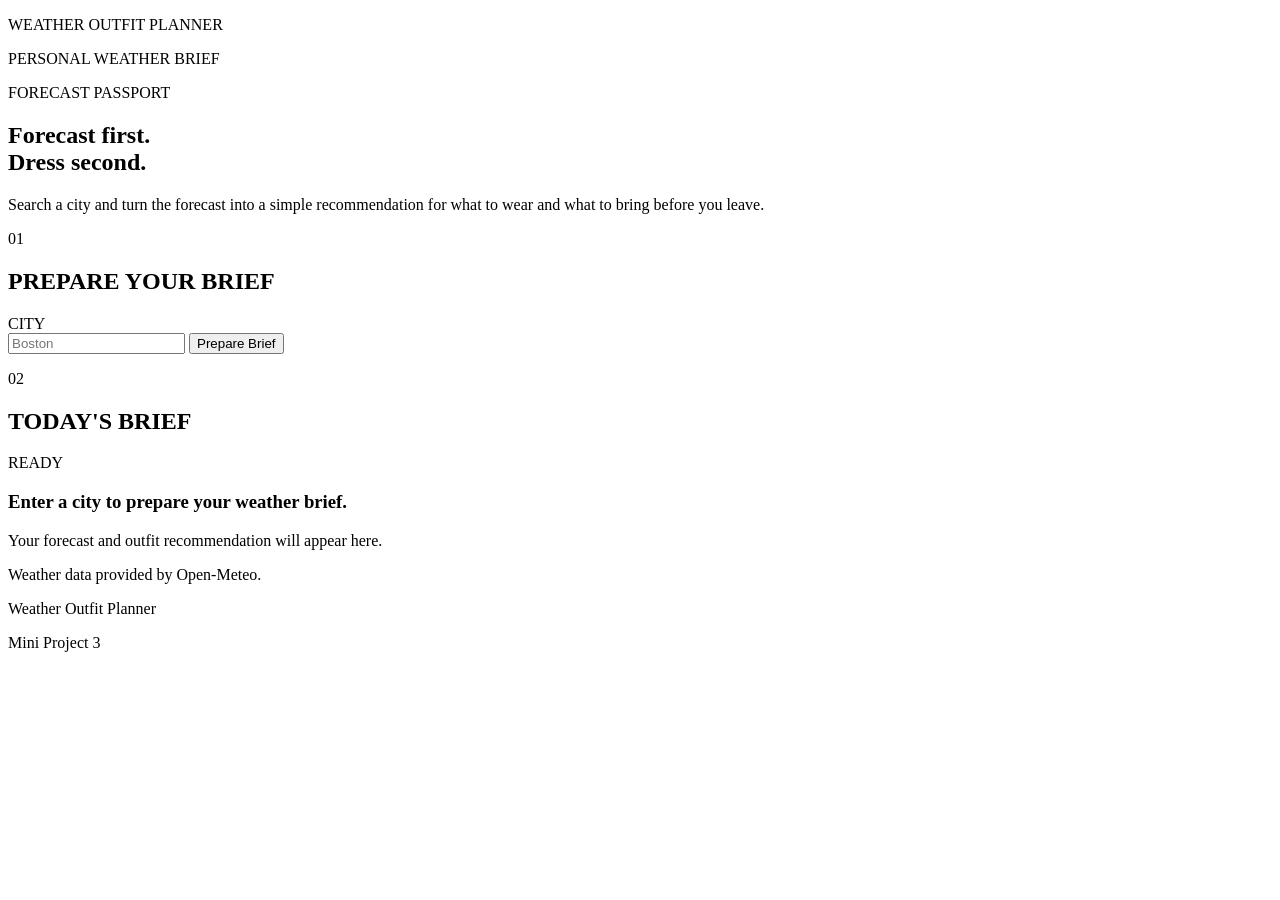
==== index.html @ 5b1f369d "Add index.html for weather outfit planner This HTML file serves as the structure for a weather outfi" ====
<!DOCTYPE html>
<html lang="en">

<head>
    <meta charset="UTF-8">
    <meta name="viewport" content="width=device-width, initial-scale=1.0">

    <meta
        name="description"
        content="A weather outfit planner that turns forecast data into practical clothing and preparation recommendations."
    >

    <title>Weather Outfit Planner</title>

    <link rel="stylesheet" href="style.css">
</head>

<body>

    <header class="site-header">

        <div class="header-inner">

            <p class="brand">
                WEATHER OUTFIT PLANNER
            </p>

            <p class="header-meta">
                PERSONAL WEATHER BRIEF
            </p>

        </div>

    </header>


    <main>

        <section class="hero">

            <div>

                <p class="hero-kicker">
                    FORECAST PASSPORT
                </p>

                <h1>
                    Forecast first.<br>
                    Dress second.
                </h1>

            </div>

            <p class="hero-copy">
                Search a city and turn the forecast into a simple recommendation
                for what to wear and what to bring before you leave.
            </p>

        </section>


        <section class="search-section"
                 aria-labelledby="search-heading">

            <div class="section-top">

                <span class="section-number">
                    01
                </span>

                <h2 id="search-heading">
                    PREPARE YOUR BRIEF
                </h2>

            </div>


            <form id="weather-form" novalidate>

                <label for="city">
                    CITY
                </label>

                <div class="search-row">

                    <input
                        id="city"
                        name="city"
                        type="text"
                        placeholder="Boston"
                        autocomplete="off"
                        required
                    >

                    <button type="submit">
                        Prepare Brief
                    </button>

                </div>

                <p id="form-message"
                   class="form-message"
                   aria-live="polite">
                </p>

            </form>

        </section>


        <section class="result-section"
                 aria-labelledby="result-heading">

            <div class="section-top">

                <span class="section-number">
                    02
                </span>

                <h2 id="result-heading">
                    TODAY'S BRIEF
                </h2>

            </div>


            <div id="result-area"
                 class="result-area">

                <div class="empty-state">

                    <p class="empty-label">
                        READY
                    </p>

                    <h3>
                        Enter a city to prepare your weather brief.
                    </h3>

                    <p>
                        Your forecast and outfit recommendation will appear here.
                    </p>

                </div>

            </div>

        </section>


        <section class="source-section">

            <p>
                Weather data provided by Open-Meteo.
            </p>

        </section>

    </main>


    <footer>

        <p>
            Weather Outfit Planner
        </p>

        <p>
            Mini Project 3
        </p>

    </footer>


    <script src="script.js"></script>

</body>

</html>
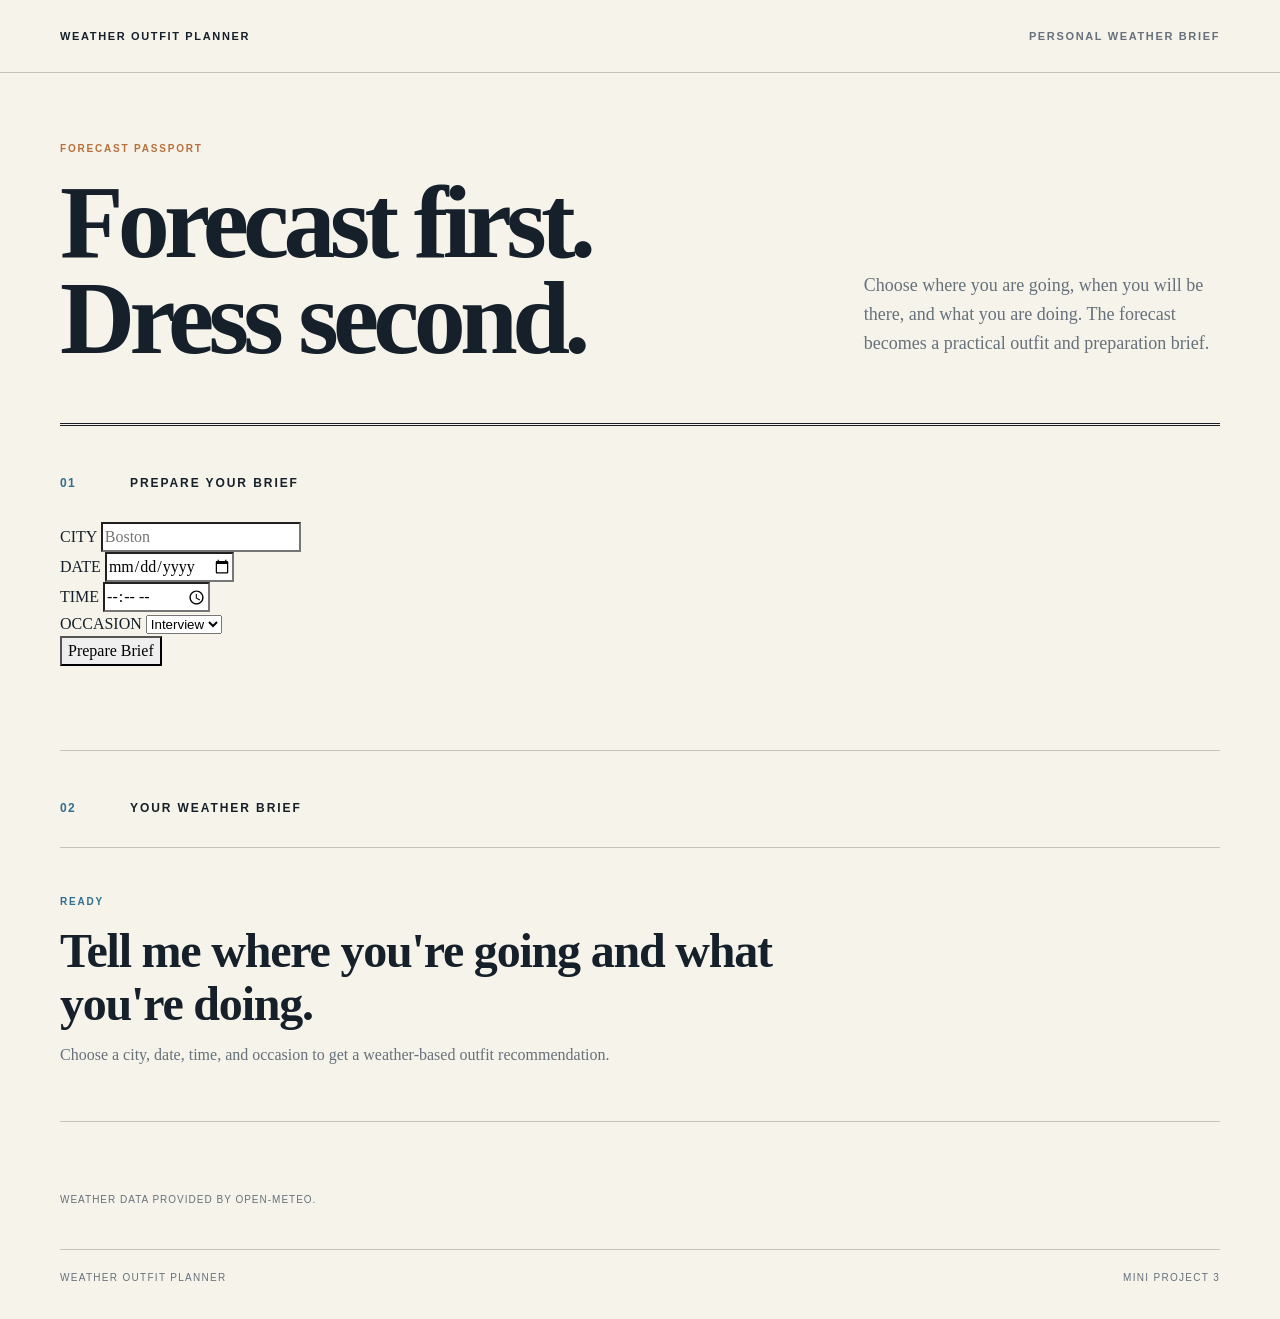
==== commit feb2dd82: "Update index.html" ====
--- a/index.html
+++ b/index.html
@@ -7,7 +7,7 @@
 
     <meta
         name="description"
-        content="A weather outfit planner that turns forecast data into practical clothing and preparation recommendations."
+        content="A weather outfit planner that turns location, time, occasion, and forecast data into practical clothing and preparation recommendations."
     >
 
     <title>Weather Outfit Planner</title>
@@ -35,6 +35,8 @@
 
 
     <main>
+
+        <!-- HERO -->
 
         <section class="hero">
 
@@ -52,12 +54,15 @@
             </div>
 
             <p class="hero-copy">
-                Search a city and turn the forecast into a simple recommendation
-                for what to wear and what to bring before you leave.
-            </p>
-
-        </section>
-
+                Choose where you are going, when you will be there,
+                and what you are doing. The forecast becomes a
+                practical outfit and preparation brief.
+            </p>
+
+        </section>
+
+
+        <!-- SEARCH -->
 
         <section class="search-section"
                  aria-labelledby="search-heading">
@@ -77,11 +82,13 @@
 
             <form id="weather-form" novalidate>
 
-                <label for="city">
-                    CITY
-                </label>
-
-                <div class="search-row">
+                <!-- CITY -->
+
+                <div class="field city-field">
+
+                    <label for="city">
+                        CITY
+                    </label>
 
                     <input
                         id="city"
@@ -92,11 +99,87 @@
                         required
                     >
 
-                    <button type="submit">
-                        Prepare Brief
-                    </button>
-
                 </div>
+
+
+                <!-- EVENT DETAILS -->
+
+                <div class="event-grid">
+
+                    <div class="field">
+
+                        <label for="event-date">
+                            DATE
+                        </label>
+
+                        <input
+                            id="event-date"
+                            name="eventDate"
+                            type="date"
+                            required
+                        >
+
+                    </div>
+
+
+                    <div class="field">
+
+                        <label for="event-time">
+                            TIME
+                        </label>
+
+                        <input
+                            id="event-time"
+                            name="eventTime"
+                            type="time"
+                            required
+                        >
+
+                    </div>
+
+
+                    <div class="field">
+
+                        <label for="occasion">
+                            OCCASION
+                        </label>
+
+                        <select
+                            id="occasion"
+                            name="occasion"
+                            required
+                        >
+                            <option value="Interview">
+                                Interview
+                            </option>
+
+                            <option value="Class">
+                                Class
+                            </option>
+
+                            <option value="Casual">
+                                Casual
+                            </option>
+
+                            <option value="Outdoor">
+                                Outdoor
+                            </option>
+                        </select>
+
+                    </div>
+
+                </div>
+
+
+                <!-- ACTION -->
+
+                <button
+                    class="prepare-button"
+                    type="submit"
+                >
+                    Prepare Brief
+                </button>
+
 
                 <p id="form-message"
                    class="form-message"
@@ -108,6 +191,8 @@
         </section>
 
 
+        <!-- RESULT -->
+
         <section class="result-section"
                  aria-labelledby="result-heading">
 
@@ -118,7 +203,7 @@
                 </span>
 
                 <h2 id="result-heading">
-                    TODAY'S BRIEF
+                    YOUR WEATHER BRIEF
                 </h2>
 
             </div>
@@ -134,11 +219,12 @@
                     </p>
 
                     <h3>
-                        Enter a city to prepare your weather brief.
+                        Tell me where you're going and what you're doing.
                     </h3>
 
                     <p>
-                        Your forecast and outfit recommendation will appear here.
+                        Choose a city, date, time, and occasion to get
+                        a weather-based outfit recommendation.
                     </p>
 
                 </div>
@@ -147,6 +233,8 @@
 
         </section>
 
+
+        <!-- SOURCE -->
 
         <section class="source-section">
 
--- a/style.css
+++ b/style.css
@@ -0,0 +1,761 @@
+:root {
+    --paper: #F6F3EA;
+    --surface: #FCFAF5;
+    --ink: #16202A;
+    --muted: #66717C;
+    --line: #C8C1B5;
+
+    --navy: #18324A;
+    --navy-light: #244967;
+
+    --blue: #2F6F8F;
+    --blue-soft: #DBE9EF;
+
+    --warm: #B86F3C;
+    --warm-soft: #F1E3D8;
+
+    --danger: #A83A32;
+    --danger-soft: #F6E4E1;
+
+    --success: #35684C;
+    --success-soft: #E4EEE7;
+
+    --white: #FFFFFF;
+
+    --page-width: 1160px;
+}
+
+
+/* ------------------------------
+   RESET
+------------------------------ */
+
+* {
+    box-sizing: border-box;
+}
+
+html {
+    scroll-behavior: smooth;
+}
+
+body {
+    margin: 0;
+    background-color: var(--paper);
+    color: var(--ink);
+    font-family: Georgia, "Times New Roman", serif;
+    line-height: 1.5;
+}
+
+button,
+input {
+    font: inherit;
+}
+
+button {
+    cursor: pointer;
+}
+
+button,
+input {
+    border-radius: 0;
+}
+
+button:focus-visible,
+input:focus-visible {
+    outline: 3px solid var(--blue);
+    outline-offset: 3px;
+}
+
+
+/* ------------------------------
+   HEADER
+------------------------------ */
+
+.site-header {
+    border-bottom: 1px solid var(--line);
+}
+
+.header-inner {
+    width: min(var(--page-width), calc(100% - 48px));
+    margin: 0 auto;
+
+    min-height: 72px;
+
+    display: flex;
+    justify-content: space-between;
+    align-items: center;
+    gap: 24px;
+}
+
+.brand,
+.header-meta {
+    margin: 0;
+
+    font-family: Arial, Helvetica, sans-serif;
+    font-size: 11px;
+    font-weight: 700;
+    letter-spacing: 0.15em;
+    text-transform: uppercase;
+}
+
+.header-meta {
+    color: var(--muted);
+}
+
+
+/* ------------------------------
+   MAIN CONTAINER
+------------------------------ */
+
+main {
+    width: min(var(--page-width), calc(100% - 48px));
+    margin: 0 auto;
+}
+
+
+/* ------------------------------
+   HERO
+------------------------------ */
+
+.hero {
+    display: grid;
+    grid-template-columns: 1.35fr 0.65fr;
+    gap: 64px;
+    align-items: end;
+
+    padding: 68px 0 58px;
+
+    border-bottom: 3px double var(--ink);
+}
+
+.hero-kicker {
+    margin: 0 0 18px;
+
+    color: var(--warm);
+
+    font-family: Arial, Helvetica, sans-serif;
+    font-size: 10px;
+    font-weight: 700;
+    letter-spacing: 0.18em;
+    text-transform: uppercase;
+}
+
+.hero h1 {
+    margin: 0;
+
+    max-width: 820px;
+
+    font-size: clamp(58px, 8.5vw, 104px);
+    line-height: 0.92;
+    letter-spacing: -0.055em;
+    font-weight: 700;
+}
+
+.hero-copy {
+    margin: 0 0 8px;
+
+    max-width: 390px;
+
+    color: var(--muted);
+
+    font-size: 18px;
+    line-height: 1.6;
+}
+
+
+/* ------------------------------
+   GENERAL SECTION STRUCTURE
+------------------------------ */
+
+.search-section,
+.result-section {
+    padding: 48px 0;
+}
+
+.search-section {
+    border-bottom: 1px solid var(--line);
+}
+
+.section-top {
+    display: grid;
+    grid-template-columns: 52px 1fr;
+    gap: 18px;
+    align-items: center;
+
+    margin-bottom: 30px;
+}
+
+.section-number {
+    color: var(--blue);
+
+    font-family: Arial, Helvetica, sans-serif;
+    font-size: 12px;
+    font-weight: 700;
+    letter-spacing: 0.12em;
+}
+
+.section-top h2 {
+    margin: 0;
+
+    font-family: Arial, Helvetica, sans-serif;
+    font-size: 12px;
+    font-weight: 700;
+    letter-spacing: 0.16em;
+    text-transform: uppercase;
+}
+
+
+/* ------------------------------
+   SEARCH FORM
+------------------------------ */
+
+#weather-form {
+    max-width: 820px;
+}
+
+#weather-form > label {
+    display: block;
+
+    margin-bottom: 10px;
+
+    font-family: Arial, Helvetica, sans-serif;
+    font-size: 10px;
+    font-weight: 700;
+    letter-spacing: 0.16em;
+    text-transform: uppercase;
+}
+
+.search-row {
+    display: grid;
+    grid-template-columns: minmax(0, 1fr) auto;
+    gap: 12px;
+}
+
+.search-row input {
+    width: 100%;
+    min-width: 0;
+
+    padding: 15px 16px;
+
+    border: 1px solid var(--ink);
+    background-color: transparent;
+    color: var(--ink);
+
+    font-size: 17px;
+}
+
+.search-row input::placeholder {
+    color: #8B8F90;
+}
+
+.search-row input:hover {
+    border-color: var(--blue);
+}
+
+.search-row button {
+    min-height: 52px;
+
+    padding: 14px 26px;
+
+    border: 1px solid var(--navy);
+    background-color: var(--navy);
+    color: var(--white);
+
+    font-family: Arial, Helvetica, sans-serif;
+    font-size: 13px;
+    font-weight: 700;
+}
+
+.search-row button:hover {
+    background-color: var(--navy-light);
+    border-color: var(--navy-light);
+}
+
+.form-message {
+    min-height: 24px;
+
+    margin: 12px 0 0;
+
+    color: var(--muted);
+
+    font-family: Arial, Helvetica, sans-serif;
+    font-size: 13px;
+    line-height: 1.5;
+}
+
+.form-message.error {
+    color: var(--danger);
+}
+
+
+/* ------------------------------
+   RESULT AREA
+------------------------------ */
+
+.result-area {
+    min-height: 270px;
+}
+
+
+/* ------------------------------
+   EMPTY STATE
+------------------------------ */
+
+.empty-state {
+    padding: 46px 0 54px;
+
+    border-top: 1px solid var(--line);
+    border-bottom: 1px solid var(--line);
+}
+
+.empty-label {
+    margin: 0 0 16px;
+
+    color: var(--blue);
+
+    font-family: Arial, Helvetica, sans-serif;
+    font-size: 10px;
+    font-weight: 700;
+    letter-spacing: 0.18em;
+    text-transform: uppercase;
+}
+
+.empty-state h3 {
+    margin: 0 0 12px;
+
+    max-width: 720px;
+
+    font-size: clamp(30px, 4vw, 48px);
+    line-height: 1.1;
+    letter-spacing: -0.025em;
+}
+
+.empty-state p:last-child {
+    margin: 0;
+
+    max-width: 620px;
+
+    color: var(--muted);
+
+    font-size: 16px;
+}
+
+
+/* ------------------------------
+   STATUS STATES
+------------------------------ */
+
+.status-state {
+    padding: 38px 32px;
+
+    border: 1px solid var(--line);
+    background-color: var(--surface);
+}
+
+.status-state h3 {
+    margin: 0 0 10px;
+
+    font-size: 28px;
+    line-height: 1.15;
+}
+
+.status-state p {
+    margin: 0;
+
+    max-width: 680px;
+
+    color: var(--muted);
+}
+
+.status-state.loading {
+    border-color: var(--blue);
+    background-color: var(--blue-soft);
+}
+
+.status-state.loading h3 {
+    color: var(--navy);
+}
+
+.status-state.error {
+    border-color: var(--danger);
+    background-color: var(--danger-soft);
+}
+
+.status-state.error h3 {
+    color: var(--danger);
+}
+
+.status-state.success {
+    border-color: var(--success);
+    background-color: var(--success-soft);
+}
+
+
+/* ------------------------------
+   WEATHER BRIEF
+------------------------------ */
+
+.weather-brief {
+    display: grid;
+    grid-template-columns: minmax(0, 1.2fr) minmax(280px, 0.8fr);
+
+    border: 1px solid var(--ink);
+
+    background-color: rgba(255, 255, 255, 0.18);
+}
+
+
+/* ------------------------------
+   RECOMMENDATION PANEL
+------------------------------ */
+
+.recommendation-panel {
+    min-width: 0;
+
+    padding: 38px;
+
+    border-right: 1px solid var(--ink);
+}
+
+.result-label {
+    margin: 0 0 24px;
+
+    color: var(--blue);
+
+    font-family: Arial, Helvetica, sans-serif;
+    font-size: 10px;
+    font-weight: 700;
+    letter-spacing: 0.18em;
+    text-transform: uppercase;
+}
+
+.result-location {
+    margin: 0 0 7px;
+
+    font-size: 31px;
+    line-height: 1.1;
+}
+
+.result-condition {
+    margin: 0 0 34px;
+
+    color: var(--muted);
+
+    font-family: Arial, Helvetica, sans-serif;
+    font-size: 12px;
+    font-weight: 700;
+    letter-spacing: 0.1em;
+    text-transform: uppercase;
+}
+
+.recommendation-text {
+    margin: 0;
+
+    max-width: 700px;
+
+    font-size: clamp(36px, 5vw, 60px);
+    line-height: 1.03;
+    letter-spacing: -0.035em;
+}
+
+.recommendation-reason {
+    margin: 28px 0 0;
+
+    max-width: 650px;
+
+    color: var(--muted);
+
+    font-size: 16px;
+    line-height: 1.65;
+}
+
+
+/* ------------------------------
+   RECOMMENDATION TAGS
+------------------------------ */
+
+.recommendation-tags {
+    display: flex;
+    flex-wrap: wrap;
+    gap: 9px;
+
+    margin-top: 28px;
+}
+
+.recommendation-tag {
+    padding: 9px 11px;
+
+    border: 1px solid var(--line);
+
+    background-color: rgba(255, 255, 255, 0.25);
+
+    color: var(--ink);
+
+    font-family: Arial, Helvetica, sans-serif;
+    font-size: 10px;
+    font-weight: 700;
+    letter-spacing: 0.08em;
+    text-transform: uppercase;
+}
+
+
+/* ------------------------------
+   FORECAST DATA PANEL
+------------------------------ */
+
+.forecast-panel {
+    min-width: 0;
+
+    padding: 30px;
+
+    background-color: var(--blue-soft);
+}
+
+.forecast-title {
+    margin: 0 0 20px;
+
+    color: var(--muted);
+
+    font-family: Arial, Helvetica, sans-serif;
+    font-size: 10px;
+    font-weight: 700;
+    letter-spacing: 0.16em;
+    text-transform: uppercase;
+}
+
+.weather-metric {
+    display: grid;
+    grid-template-columns: minmax(0, 1fr) auto;
+    align-items: end;
+    gap: 18px;
+
+    padding: 17px 0;
+
+    border-top: 1px solid rgba(22, 32, 42, 0.18);
+}
+
+.weather-metric:first-of-type {
+    border-top: 0;
+}
+
+.metric-label {
+    color: var(--muted);
+
+    font-family: Arial, Helvetica, sans-serif;
+    font-size: 11px;
+    font-weight: 700;
+    letter-spacing: 0.08em;
+    text-transform: uppercase;
+}
+
+.metric-value {
+    font-size: 26px;
+    line-height: 1;
+    font-weight: 700;
+}
+
+
+/* ------------------------------
+   BEFORE YOU LEAVE
+------------------------------ */
+
+.before-you-leave {
+    display: grid;
+    grid-template-columns: 190px minmax(0, 1fr);
+    gap: 32px;
+
+    margin-top: 26px;
+    padding: 30px 0;
+
+    border-top: 1px solid var(--line);
+    border-bottom: 1px solid var(--line);
+}
+
+.before-you-leave h3 {
+    margin: 2px 0 0;
+
+    color: var(--warm);
+
+    font-family: Arial, Helvetica, sans-serif;
+    font-size: 10px;
+    font-weight: 700;
+    letter-spacing: 0.17em;
+    text-transform: uppercase;
+}
+
+.before-you-leave p {
+    margin: 0;
+
+    max-width: 780px;
+
+    font-size: 20px;
+    line-height: 1.55;
+}
+
+
+/* ------------------------------
+   SOURCE
+------------------------------ */
+
+.source-section {
+    padding: 22px 0 42px;
+}
+
+.source-section p {
+    margin: 0;
+
+    color: var(--muted);
+
+    font-family: Arial, Helvetica, sans-serif;
+    font-size: 10px;
+    letter-spacing: 0.1em;
+    text-transform: uppercase;
+}
+
+
+/* ------------------------------
+   FOOTER
+------------------------------ */
+
+footer {
+    width: min(var(--page-width), calc(100% - 48px));
+    margin: 0 auto;
+
+    padding: 20px 0 34px;
+
+    border-top: 1px solid var(--line);
+
+    display: flex;
+    justify-content: space-between;
+    gap: 24px;
+}
+
+footer p {
+    margin: 0;
+
+    color: var(--muted);
+
+    font-family: Arial, Helvetica, sans-serif;
+    font-size: 10px;
+    letter-spacing: 0.13em;
+    text-transform: uppercase;
+}
+
+
+/* ------------------------------
+   TABLET
+------------------------------ */
+
+@media (max-width: 850px) {
+
+    .hero {
+        grid-template-columns: 1fr;
+        gap: 26px;
+    }
+
+    .hero-copy {
+        max-width: 650px;
+    }
+
+    .weather-brief {
+        grid-template-columns: 1fr;
+    }
+
+    .recommendation-panel {
+        border-right: 0;
+        border-bottom: 1px solid var(--ink);
+    }
+}
+
+
+/* ------------------------------
+   MOBILE
+------------------------------ */
+
+@media (max-width: 600px) {
+
+    .header-inner,
+    main,
+    footer {
+        width: min(100% - 36px, var(--page-width));
+    }
+
+    .header-inner {
+        min-height: 64px;
+    }
+
+    .header-meta {
+        display: none;
+    }
+
+    .hero {
+        padding: 44px 0 40px;
+    }
+
+    .hero h1 {
+        font-size: clamp(48px, 16vw, 68px);
+        line-height: 0.92;
+        letter-spacing: -0.045em;
+    }
+
+    .hero-copy {
+        font-size: 16px;
+    }
+
+    .search-section,
+    .result-section {
+        padding: 38px 0;
+    }
+
+    .section-top {
+        grid-template-columns: 38px 1fr;
+        gap: 12px;
+        margin-bottom: 24px;
+    }
+
+    .search-row {
+        grid-template-columns: 1fr;
+    }
+
+    .search-row button {
+        width: 100%;
+    }
+
+    .empty-state {
+        padding: 36px 0 42px;
+    }
+
+    .status-state {
+        padding: 26px 20px;
+    }
+
+    .recommendation-panel {
+        padding: 28px 22px;
+    }
+
+    .forecast-panel {
+        padding: 24px 22px;
+    }
+
+    .result-location {
+        font-size: 26px;
+    }
+
+    .recommendation-text {
+        font-size: clamp(34px, 11vw, 48px);
+    }
+
+    .before-you-leave {
+        grid-template-columns: 1fr;
+        gap: 10px;
+    }
+
+    .before-you-leave p {
+        font-size: 18px;
+    }
+
+    footer {
+        flex-direction: column;
+        gap: 8px;
+    }
+}
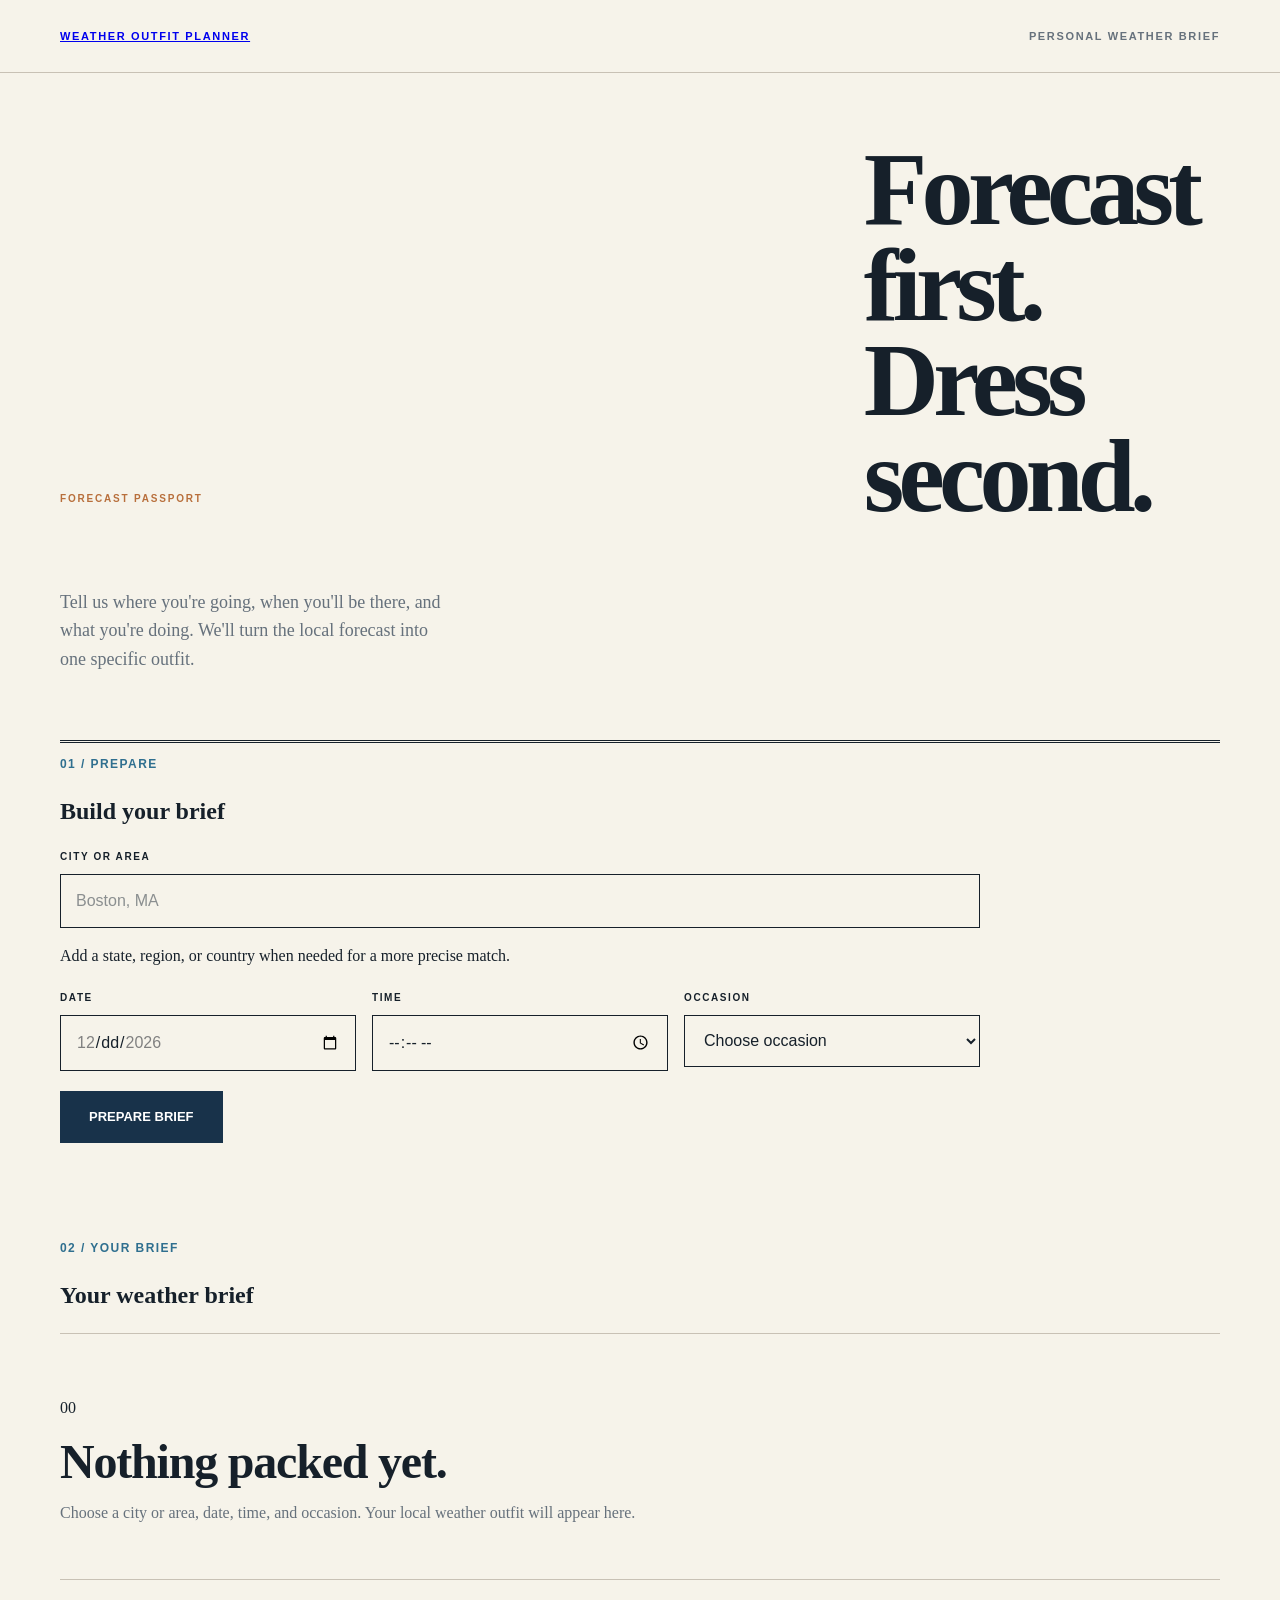
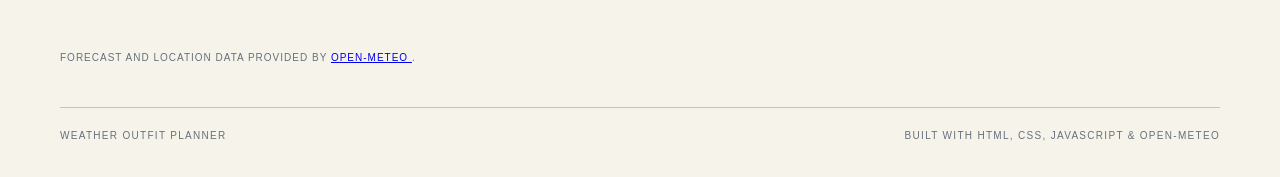
==== commit 4db3a3d6: "Update index.html" ====
--- a/index.html
+++ b/index.html
@@ -3,27 +3,40 @@
 
 <head>
     <meta charset="UTF-8">
-    <meta name="viewport" content="width=device-width, initial-scale=1.0">
+
+    <meta
+        name="viewport"
+        content="width=device-width, initial-scale=1.0"
+    >
 
     <meta
         name="description"
-        content="A weather outfit planner that turns location, time, occasion, and forecast data into practical clothing and preparation recommendations."
+        content="A weather-based outfit planner that recommends a specific outfit for your destination, date, time, and occasion."
     >
 
-    <title>Weather Outfit Planner</title>
-
-    <link rel="stylesheet" href="style.css">
+    <title>
+        Weather Outfit Planner
+    </title>
+
+    <link
+        rel="stylesheet"
+        href="style.css"
+    >
 </head>
 
+
 <body>
 
     <header class="site-header">
 
         <div class="header-inner">
 
-            <p class="brand">
+            <a
+                class="brand"
+                href="index.html"
+            >
                 WEATHER OUTFIT PLANNER
-            </p>
+            </a>
 
             <p class="header-meta">
                 PERSONAL WEATHER BRIEF
@@ -36,73 +49,73 @@
 
     <main>
 
-        <!-- HERO -->
-
         <section class="hero">
 
-            <div>
-
-                <p class="hero-kicker">
-                    FORECAST PASSPORT
+            <p class="hero-kicker">
+                FORECAST PASSPORT
+            </p>
+
+            <h1>
+                Forecast first.<br>
+                Dress second.
+            </h1>
+
+            <p class="hero-copy">
+                Tell us where you're going,
+                when you'll be there,
+                and what you're doing.
+                We'll turn the local forecast
+                into one specific outfit.
+            </p>
+
+        </section>
+
+
+        <section
+            class="planner-section"
+            aria-labelledby="planner-heading"
+        >
+
+            <div class="section-heading">
+
+                <p class="section-number">
+                    01 / PREPARE
                 </p>
 
-                <h1>
-                    Forecast first.<br>
-                    Dress second.
-                </h1>
+                <h2 id="planner-heading">
+                    Build your brief
+                </h2>
 
             </div>
 
-            <p class="hero-copy">
-                Choose where you are going, when you will be there,
-                and what you are doing. The forecast becomes a
-                practical outfit and preparation brief.
-            </p>
-
-        </section>
-
-
-        <!-- SEARCH -->
-
-        <section class="search-section"
-                 aria-labelledby="search-heading">
-
-            <div class="section-top">
-
-                <span class="section-number">
-                    01
-                </span>
-
-                <h2 id="search-heading">
-                    PREPARE YOUR BRIEF
-                </h2>
-
-            </div>
-
-
-            <form id="weather-form" novalidate>
-
-                <!-- CITY -->
+
+            <form
+                id="weather-form"
+                novalidate
+            >
 
                 <div class="field city-field">
 
                     <label for="city">
-                        CITY
+                        CITY OR AREA
                     </label>
 
                     <input
                         id="city"
                         name="city"
                         type="text"
-                        placeholder="Boston"
+                        placeholder="Boston, MA"
                         autocomplete="off"
                         required
                     >
 
+                    <p class="field-help">
+                        Add a state, region, or country
+                        when needed for a more precise match.
+                    </p>
+
                 </div>
 
-
-                <!-- EVENT DETAILS -->
 
                 <div class="event-grid">
 
@@ -114,7 +127,7 @@
 
                         <input
                             id="event-date"
-                            name="eventDate"
+                            name="event-date"
                             type="date"
                             required
                         >
@@ -130,7 +143,7 @@
 
                         <input
                             id="event-time"
-                            name="eventTime"
+                            name="event-time"
                             type="time"
                             required
                         >
@@ -149,6 +162,15 @@
                             name="occasion"
                             required
                         >
+
+                            <option
+                                value=""
+                                selected
+                                disabled
+                            >
+                                Choose occasion
+                            </option>
+
                             <option value="Interview">
                                 Interview
                             </option>
@@ -164,67 +186,71 @@
                             <option value="Outdoor">
                                 Outdoor
                             </option>
+
                         </select>
 
                     </div>
 
                 </div>
 
-
-                <!-- ACTION -->
 
                 <button
                     class="prepare-button"
                     type="submit"
                 >
-                    Prepare Brief
+                    PREPARE BRIEF
                 </button>
 
 
-                <p id="form-message"
-                   class="form-message"
-                   aria-live="polite">
+                <p
+                    id="form-message"
+                    class="form-message"
+                    aria-live="polite"
+                ></p>
+
+            </form>
+
+        </section>
+
+
+        <section
+            class="result-section"
+            aria-labelledby="result-heading"
+        >
+
+            <div class="section-heading">
+
+                <p class="section-number">
+                    02 / YOUR BRIEF
                 </p>
 
-            </form>
-
-        </section>
-
-
-        <!-- RESULT -->
-
-        <section class="result-section"
-                 aria-labelledby="result-heading">
-
-            <div class="section-top">
-
-                <span class="section-number">
-                    02
-                </span>
-
                 <h2 id="result-heading">
-                    YOUR WEATHER BRIEF
+                    Your weather brief
                 </h2>
 
             </div>
 
 
-            <div id="result-area"
-                 class="result-area">
+            <div
+                id="result-area"
+                aria-live="polite"
+            >
 
                 <div class="empty-state">
 
-                    <p class="empty-label">
-                        READY
+                    <p class="empty-number">
+                        00
                     </p>
 
                     <h3>
-                        Tell me where you're going and what you're doing.
+                        Nothing packed yet.
                     </h3>
 
                     <p>
-                        Choose a city, date, time, and occasion to get
-                        a weather-based outfit recommendation.
+                        Choose a city or area,
+                        date, time, and occasion.
+                        Your local weather outfit
+                        will appear here.
                     </p>
 
                 </div>
@@ -234,12 +260,17 @@
         </section>
 
 
-        <!-- SOURCE -->
-
         <section class="source-section">
 
             <p>
-                Weather data provided by Open-Meteo.
+                Forecast and location data provided by
+                <a
+                    href="https://open-meteo.com/"
+                    target="_blank"
+                    rel="noopener noreferrer"
+                >
+                    Open-Meteo
+                </a>.
             </p>
 
         </section>
@@ -247,14 +278,15 @@
     </main>
 
 
-    <footer>
+    <footer class="site-footer">
 
         <p>
-            Weather Outfit Planner
+            WEATHER OUTFIT PLANNER
         </p>
 
         <p>
-            Mini Project 3
+            Built with HTML, CSS,
+            JavaScript & Open-Meteo
         </p>
 
     </footer>
--- a/style.css
+++ b/style.css
@@ -47,7 +47,8 @@
 }
 
 button,
-input {
+input,
+select {
     font: inherit;
 }
 
@@ -56,12 +57,14 @@
 }
 
 button,
-input {
+input,
+select {
     border-radius: 0;
 }
 
 button:focus-visible,
-input:focus-visible {
+input:focus-visible,
+select:focus-visible {
     outline: 3px solid var(--blue);
     outline-offset: 3px;
 }
@@ -104,7 +107,7 @@
 
 
 /* ------------------------------
-   MAIN CONTAINER
+   MAIN
 ------------------------------ */
 
 main {
@@ -164,7 +167,7 @@
 
 
 /* ------------------------------
-   GENERAL SECTION STRUCTURE
+   SECTIONS
 ------------------------------ */
 
 .search-section,
@@ -210,10 +213,14 @@
 ------------------------------ */
 
 #weather-form {
-    max-width: 820px;
-}
-
-#weather-form > label {
+    max-width: 920px;
+}
+
+.field {
+    min-width: 0;
+}
+
+.field label {
     display: block;
 
     margin-bottom: 10px;
@@ -225,48 +232,68 @@
     text-transform: uppercase;
 }
 
-.search-row {
-    display: grid;
-    grid-template-columns: minmax(0, 1fr) auto;
-    gap: 12px;
-}
-
-.search-row input {
+.field input,
+.field select {
     width: 100%;
-    min-width: 0;
-
-    padding: 15px 16px;
+    min-height: 52px;
+
+    padding: 14px 15px;
 
     border: 1px solid var(--ink);
+
     background-color: transparent;
     color: var(--ink);
 
-    font-size: 17px;
-}
-
-.search-row input::placeholder {
+    font-family: Arial, Helvetica, sans-serif;
+    font-size: 16px;
+}
+
+.field input::placeholder {
     color: #8B8F90;
 }
 
-.search-row input:hover {
+.field input:hover,
+.field select:hover {
     border-color: var(--blue);
 }
 
-.search-row button {
+.field input:focus,
+.field select:focus {
+    border-color: var(--blue);
+}
+
+.city-field {
+    margin-bottom: 22px;
+}
+
+.event-grid {
+    display: grid;
+    grid-template-columns: 1fr 1fr 1fr;
+    gap: 16px;
+
+    margin-bottom: 20px;
+}
+
+.prepare-button {
     min-height: 52px;
 
-    padding: 14px 26px;
+    padding: 14px 28px;
 
     border: 1px solid var(--navy);
+
     background-color: var(--navy);
     color: var(--white);
 
     font-family: Arial, Helvetica, sans-serif;
     font-size: 13px;
     font-weight: 700;
-}
-
-.search-row button:hover {
+
+    transition:
+        background-color 150ms ease,
+        border-color 150ms ease;
+}
+
+.prepare-button:hover {
     background-color: var(--navy-light);
     border-color: var(--navy-light);
 }
@@ -349,6 +376,7 @@
     padding: 38px 32px;
 
     border: 1px solid var(--line);
+
     background-color: var(--surface);
 }
 
@@ -397,7 +425,9 @@
 
 .weather-brief {
     display: grid;
-    grid-template-columns: minmax(0, 1.2fr) minmax(280px, 0.8fr);
+    grid-template-columns:
+        minmax(0, 1.2fr)
+        minmax(280px, 0.8fr);
 
     border: 1px solid var(--ink);
 
@@ -418,7 +448,7 @@
 }
 
 .result-label {
-    margin: 0 0 24px;
+    margin: 0 0 20px;
 
     color: var(--blue);
 
@@ -426,6 +456,23 @@
     font-size: 10px;
     font-weight: 700;
     letter-spacing: 0.18em;
+    text-transform: uppercase;
+}
+
+.occasion-line {
+    display: inline-block;
+
+    margin: 0 0 18px;
+    padding: 8px 10px;
+
+    border: 1px solid var(--line);
+
+    color: var(--warm);
+
+    font-family: Arial, Helvetica, sans-serif;
+    font-size: 10px;
+    font-weight: 700;
+    letter-spacing: 0.12em;
     text-transform: uppercase;
 }
 
@@ -434,6 +481,18 @@
 
     font-size: 31px;
     line-height: 1.1;
+}
+
+.event-time-line {
+    margin: 0 0 12px;
+
+    color: var(--muted);
+
+    font-family: Arial, Helvetica, sans-serif;
+    font-size: 12px;
+    font-weight: 700;
+    letter-spacing: 0.08em;
+    text-transform: uppercase;
 }
 
 .result-condition {
@@ -665,6 +724,14 @@
         border-right: 0;
         border-bottom: 1px solid var(--ink);
     }
+
+    .event-grid {
+        grid-template-columns: 1fr 1fr;
+    }
+
+    .event-grid .field:last-child {
+        grid-column: 1 / -1;
+    }
 }
 
 
@@ -713,12 +780,23 @@
         margin-bottom: 24px;
     }
 
-    .search-row {
+    .event-grid {
         grid-template-columns: 1fr;
-    }
-
-    .search-row button {
+        gap: 18px;
+    }
+
+    .event-grid .field:last-child {
+        grid-column: auto;
+    }
+
+    .prepare-button {
         width: 100%;
+    }
+
+    .field input,
+    .field select {
+        min-height: 50px;
+        font-size: 16px;
     }
 
     .empty-state {
